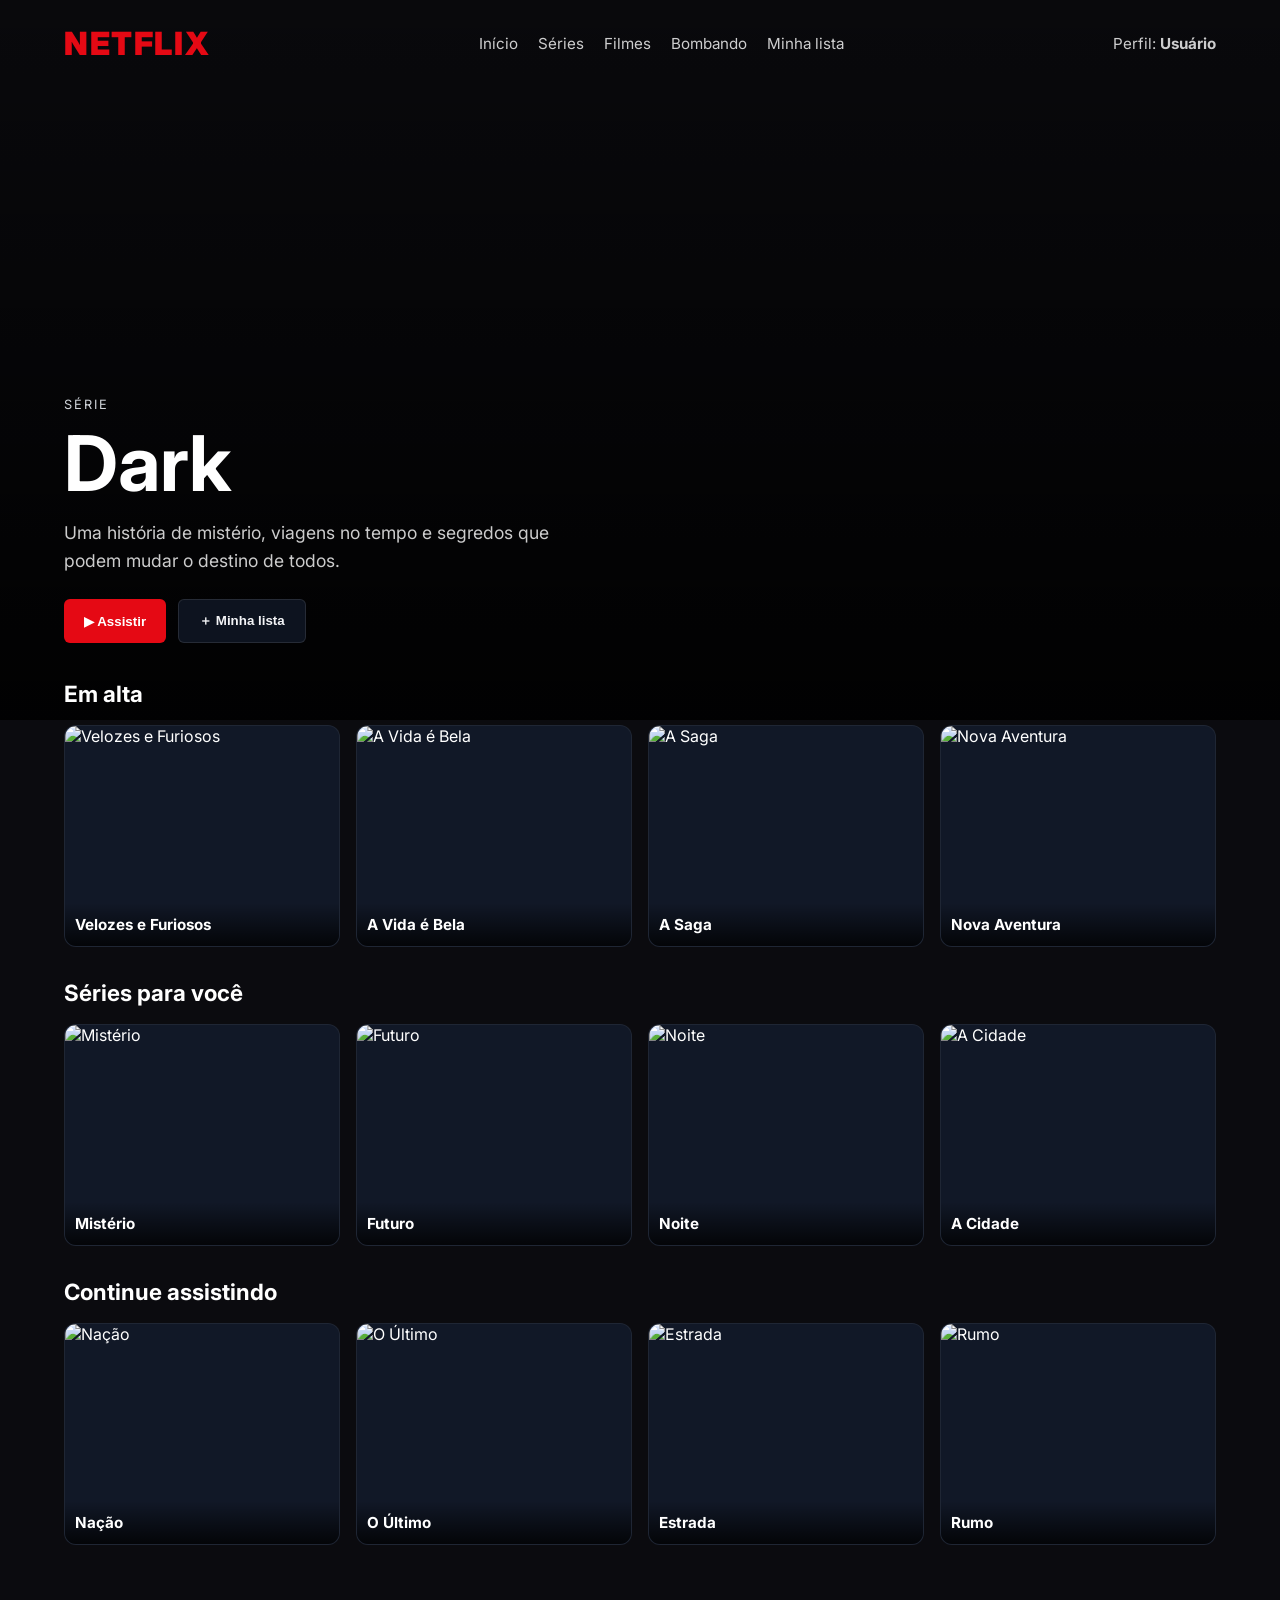
==== home.html @ 45cc88d4 "criando pagina inicial" ====
<!DOCTYPE html>
<html lang="pt-BR">
  <head>
    <meta charset="UTF-8" />
    <meta name="viewport" content="width=device-width, initial-scale=1.0" />
    <title>Netflix - Página Inicial</title>
    <link rel="preconnect" href="https://fonts.googleapis.com" />
    <link rel="preconnect" href="https://fonts.gstatic.com" crossorigin />
    <link href="https://fonts.googleapis.com/css2?family=Inter:wght@400;500;700;900&display=swap" rel="stylesheet" />
    <link rel="icon" type="image/x-icon" href="images/favicon.ico" />
    <link rel="stylesheet" href="styles.css" />
  </head>
  <body class="home-body">
    <header class="home-header">
      <nav class="home-navbar">
        <div class="logo">NETFLIX</div>

        <div class="nav-links">
          <span>Início</span>
          <span>Séries</span>
          <span>Filmes</span>
          <span>Bombando</span>
          <span>Minha lista</span>
        </div>

        <div class="nav-profile">
          <span>Perfil: <strong id="currentProfile">Usuário</strong></span>
        </div>
      </nav>

      <section class="featured-show">
        <div class="featured-content">
          <p class="featured-tag">SÉRIE</p>
          <h1>Dark</h1>
          <p class="featured-description">
            Uma história de mistério, viagens no tempo e segredos que podem mudar o destino de todos.
          </p>

          <div class="featured-actions">
            <button class="btn btn-primary">▶ Assistir</button>
            <button class="btn btn-secondary">＋ Minha lista</button>
          </div>
        </div>
      </section>
    </header>

    <main class="home-main">
      <div id="mediaSections" class="media-sections"></div>
    </main>

    <script src="script.js"></script>
  </body>
</html>
---- styles.css ----
:root {
  --bg: #0b0b0f;
  --panel: #111827;
  --card: #1f2937;
  --text: #f3f4f6;
  --muted: #d1d5db;
  --primary: #e50914;
  --primary-dark: #b20710;
  --border: rgba(255, 255, 255, 0.1);
}

* {
  box-sizing: border-box;
  margin: 0;
  padding: 0;
}

body {
  font-family: 'Inter', sans-serif;
  background: var(--bg);
  color: var(--text);
}

.hero {
  min-height: 100vh;
  background: linear-gradient(rgba(0, 0, 0, 0.7), rgba(0, 0, 0, 0.8)),
    url('https://images.unsplash.com/photo-1489599849927-2ee91cede3ba?auto=format&fit=crop&w=1600&q=80') center/cover no-repeat;
  padding: 24px 5vw 80px;
}

.navbar {
  display: flex;
  justify-content: space-between;
  align-items: center;
  max-width: 1200px;
  margin: 0 auto;
}

.logo {
  color: var(--primary);
  font-size: 2rem;
  font-weight: 900;
  letter-spacing: 0.1rem;
}

.nav-actions {
  display: flex;
  gap: 12px;
}

.btn {
  border: none;
  border-radius: 6px;
  padding: 12px 20px;
  font-weight: 600;
  cursor: pointer;
  transition: opacity 0.2s ease;
}

.btn:hover {
  opacity: 0.9;
}

.btn-primary {
  background: var(--primary);
  color: white;
}

.btn-primary:hover {
  background: var(--primary-dark);
}

.btn-secondary {
  background: rgba(17, 24, 39, 0.8);
  color: var(--text);
  border: 1px solid var(--border);
}

.hero-content {
  max-width: 760px;
  margin: 120px auto 0;
  text-align: center;
}

.eyebrow {
  font-size: 1.2rem;
  letter-spacing: 0.05rem;
  color: var(--muted);
  text-transform: uppercase;
}

.hero-content h1 {
  margin-top: 16px;
  font-size: clamp(2.5rem, 5vw, 5rem);
  line-height: 1.1;
}

.subtitle {
  margin-top: 18px;
  font-size: 1.25rem;
  color: var(--muted);
}

.signup {
  display: flex;
  justify-content: center;
  flex-wrap: wrap;
  gap: 12px;
  margin-top: 32px;
}

.signup input {
  flex: 1 1 320px;
  max-width: 440px;
  padding: 18px 16px;
  border: 1px solid var(--border);
  border-radius: 6px;
  font-size: 1rem;
  background: rgba(17, 24, 39, 0.75);
  color: var(--text);
}

.signup input::placeholder {
  color: #9ca3af;
}

.large {
  padding: 18px 28px;
  font-size: 1rem;
}

.message {
  min-height: 24px;
  margin-top: 20px;
  color: #fbbf24;
  font-weight: 500;
}

.profiles-page {
  position: relative;
  min-height: 100vh;
  display: grid;
  place-items: center;
  background: #0b0b0f;
  color: white;
  padding: 40px 20px;
}

.profiles-page::before {
  content: "";
  position: absolute;
  inset: 8px;
  border-radius: 10px;
  border: 1px solid rgba(229, 9, 20, 0.12);
  background: linear-gradient(
    90deg,
    rgba(229, 9, 20, 0.08),
    rgba(0, 0, 0, 0) 14%,
    rgba(0, 0, 0, 0) 86%,
    rgba(229, 9, 20, 0.08)
  );
  pointer-events: none;
  z-index: 0;
}

.profiles-container {
  text-align: center;
  max-width: 900px;
  width: 100%;
}

.profiles-label {
  color: #d1d5db;
  text-transform: uppercase;
  letter-spacing: 0.12rem;
  margin-bottom: 12px;
  font-size: 0.8rem;
}

.profiles-container h1 {
  font-size: clamp(2.1rem, 4vw, 3.5rem);
  margin-bottom: 40px;
}

.profiles-grid {
  display: flex;
  justify-content: center;
  flex-wrap: wrap;
  gap: 28px;
}

.profile-card {
  background: transparent;
  border: none;
  color: white;
  cursor: pointer;
  display: flex;
  flex-direction: column;
  align-items: center;
  gap: 16px;
  font-size: 1.1rem;
  transition: transform 0.2s ease, opacity 0.2s ease;
}

.profile-card:hover {
  transform: translateY(-4px);
  opacity: 0.9;
}

.avatar {
  width: 120px;
  height: 120px;
  border-radius: 18px;
  display: grid;
  place-items: center;
  font-size: 2.5rem;
  font-weight: 700;
  border: 3px solid rgba(255, 255, 255, 0.15);
  object-fit: cover;
  background: #1f2937;
}

.profile-avatar {
  display: block;
}

.avatar-red {
  background: #d32f2f;
}

.avatar-blue {
  background: #1976d2;
}

.avatar-green {
  background: #388e3c;
}

.profile-message {
  margin-top: 28px;
  min-height: 24px;
  color: #fbbf24;
  font-weight: 600;
}

.features {
  max-width: 1200px;
  margin: 0 auto;
  padding: 48px 5vw 80px;
  display: grid;
  gap: 20px;
}

.feature-card {
  background: linear-gradient(135deg, #111827, #1f2937);
  border: 1px solid var(--border);
  border-radius: 18px;
  padding: clamp(24px, 4vw, 40px);
}

.feature-card.alt {
  background: linear-gradient(135deg, #1f2937, #111827);
}

.feature-label {
  text-transform: uppercase;
  letter-spacing: 0.08rem;
  color: #fca5a5;
  font-size: 0.8rem;
  margin-bottom: 12px;
}

.feature-card h2 {
  font-size: clamp(1.5rem, 3vw, 2.5rem);
  line-height: 1.2;
}

.home-body {
  background: #0b0b0f;
  color: white;
}

.home-header {
  min-height: 720px;
  background: linear-gradient(rgba(0, 0, 0, 0.2), rgba(0, 0, 0, 0.9)),
    url('https://images.unsplash.com/photo-1517604931442-7e0c8ed2963c?auto=format&fit=crop&w=1600&q=80') center/cover no-repeat;
  padding: 24px 5vw 0;
}

.home-navbar {
  max-width: 1400px;
  margin: 0 auto;
  display: flex;
  align-items: center;
  justify-content: space-between;
  gap: 24px;
}

.nav-links {
  display: flex;
  align-items: center;
  gap: 20px;
  color: rgba(255, 255, 255, 0.8);
  font-size: 0.95rem;
}

.nav-profile {
  color: rgba(255, 255, 255, 0.8);
  font-size: 0.95rem;
}

.featured-show {
  max-width: 1400px;
  margin: 0 auto;
  min-height: 620px;
  display: flex;
  align-items: flex-end;
  padding: 80px 0 40px;
}

.featured-content {
  max-width: 520px;
}

.featured-tag {
  text-transform: uppercase;
  letter-spacing: 0.12rem;
  font-size: 0.8rem;
  color: #d1d5db;
  margin-bottom: 16px;
}

.featured-show h1 {
  font-size: clamp(3rem, 6vw, 6rem);
  line-height: 0.95;
  margin-bottom: 18px;
}

.featured-description {
  color: rgba(255, 255, 255, 0.8);
  font-size: 1.1rem;
  line-height: 1.6;
  margin-bottom: 24px;
}

.featured-actions {
  display: flex;
  gap: 12px;
  flex-wrap: wrap;
}

.home-main {
  max-width: 1400px;
  margin: 0 auto;
  padding: 0 5vw 80px;
}

.media-sections {
  display: grid;
  gap: 32px;
  margin-top: -40px;
}

.media-row {
  display: grid;
  gap: 18px;
}

.row-title {
  font-size: 1.4rem;
  font-weight: 700;
}

.media-list {
  display: grid;
  grid-template-columns: repeat(4, minmax(180px, 1fr));
  gap: 16px;
}

.media-card {
  position: relative;
  cursor: pointer;
  border-radius: 12px;
  overflow: hidden;
  background: #111827;
  transition: transform 0.25s ease, box-shadow 0.25s ease;
  border: 1px solid rgba(255, 255, 255, 0.06);
}

.media-card:hover {
  transform: scale(1.04);
  z-index: 2;
  box-shadow: 0 12px 24px rgba(0, 0, 0, 0.45);
}

.media-poster,
.media-trailer {
  display: block;
  width: 100%;
  height: 220px;
  object-fit: cover;
}

.media-poster {
  opacity: 1;
  transition: opacity 0.25s ease;
}

.media-trailer {
  position: absolute;
  inset: 0;
  opacity: 0;
  transition: opacity 0.25s ease;
  object-fit: cover;
}

.media-card:hover .media-poster {
  opacity: 0;
}

.media-card:hover .media-trailer {
  opacity: 1;
}

.media-info {
  position: absolute;
  left: 0;
  right: 0;
  bottom: 0;
  padding: 12px 10px;
  background: linear-gradient(transparent, rgba(0, 0, 0, 0.8));
  font-size: 0.95rem;
}

@media (max-width: 640px) {
  .navbar {
    flex-direction: column;
    gap: 16px;
  }

  .hero-content {
    margin-top: 72px;
  }

  .signup {
    flex-direction: column;
  }

  .signup input,
  .signup button {
    width: 100%;
  }

  .home-navbar,
  .nav-links {
    flex-wrap: wrap;
    justify-content: center;
  }

  .media-list {
    grid-template-columns: repeat(2, minmax(140px, 1fr));
  }
}
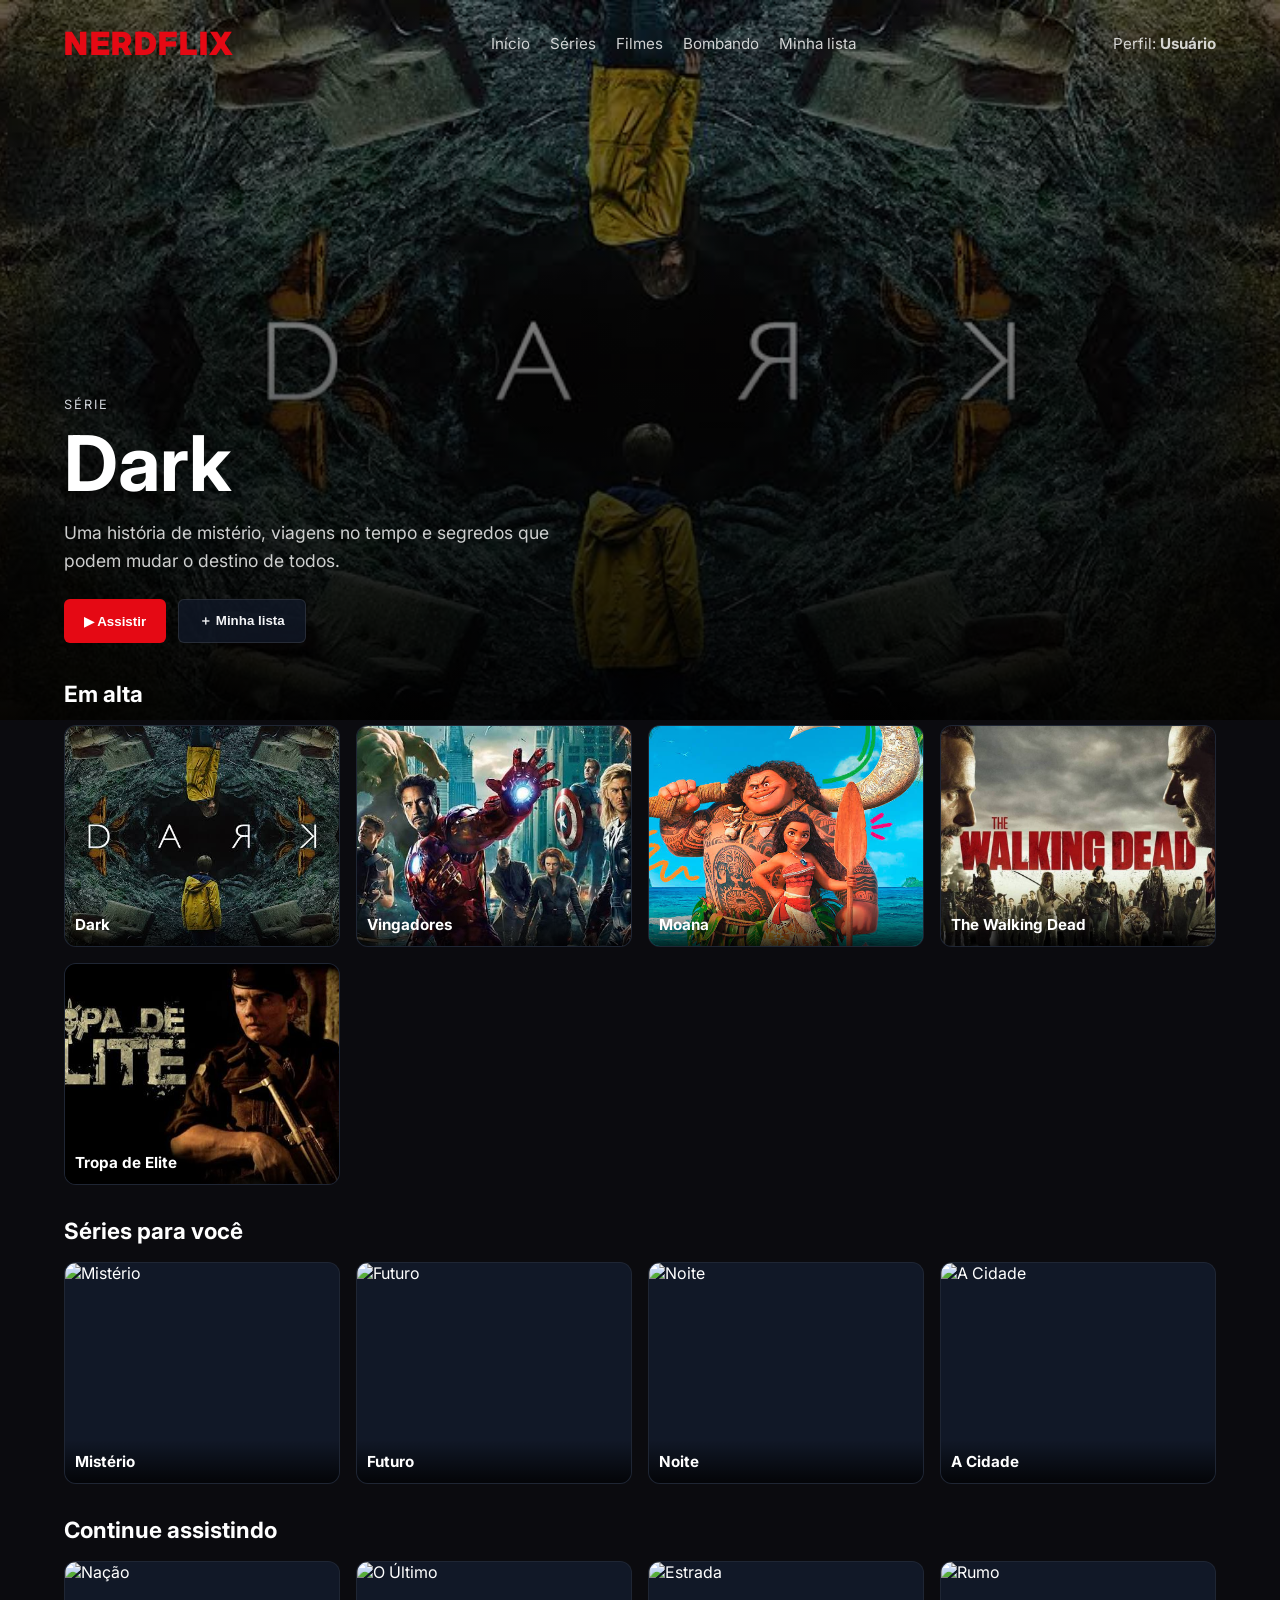
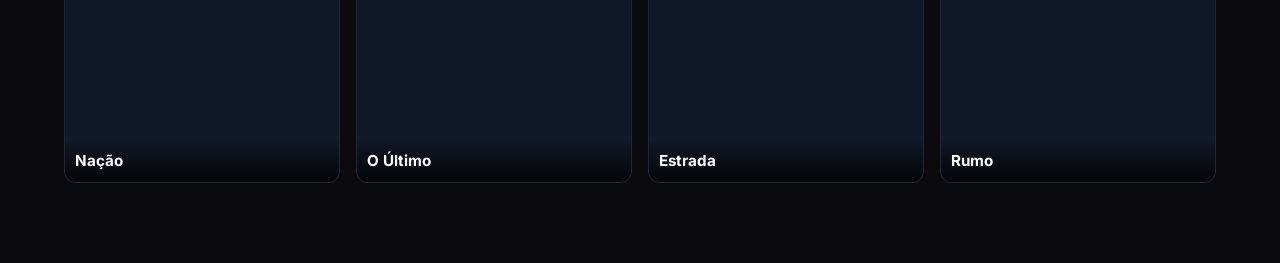
==== commit a6177abb: "trocando o nome do site" ====
--- a/home.html
+++ b/home.html
@@ -3,7 +3,7 @@
   <head>
     <meta charset="UTF-8" />
     <meta name="viewport" content="width=device-width, initial-scale=1.0" />
-    <title>Netflix - Página Inicial</title>
+    <title>Nerdflix - Página Inicial</title>
     <link rel="preconnect" href="https://fonts.googleapis.com" />
     <link rel="preconnect" href="https://fonts.gstatic.com" crossorigin />
     <link href="https://fonts.googleapis.com/css2?family=Inter:wght@400;500;700;900&display=swap" rel="stylesheet" />
@@ -13,7 +13,7 @@
   <body class="home-body">
     <header class="home-header">
       <nav class="home-navbar">
-        <div class="logo">NETFLIX</div>
+        <a href="index.html" class="logo logo-link">NERDFLIX</a>
 
         <div class="nav-links">
           <span>Início</span>
@@ -24,7 +24,9 @@
         </div>
 
         <div class="nav-profile">
-          <span>Perfil: <strong id="currentProfile">Usuário</strong></span>
+          <a href="profiles.html" class="profile-link">
+            <span>Perfil: <strong id="currentProfile">Usuário</strong></span>
+          </a>
         </div>
       </nav>
 
--- a/styles.css
+++ b/styles.css
@@ -43,6 +43,16 @@
   letter-spacing: 0.1rem;
 }
 
+.logo-link,
+.profile-link {
+  color: inherit;
+  text-decoration: none;
+}
+
+.logo-link {
+  color: var(--primary);
+}
+
 .nav-actions {
   display: flex;
   gap: 12px;
@@ -129,13 +139,6 @@
   font-size: 1rem;
 }
 
-.message {
-  min-height: 24px;
-  margin-top: 20px;
-  color: #fbbf24;
-  font-weight: 500;
-}
-
 .profiles-page {
   position: relative;
   min-height: 100vh;
@@ -149,15 +152,15 @@
 .profiles-page::before {
   content: "";
   position: absolute;
-  inset: 8px;
-  border-radius: 10px;
-  border: 1px solid rgba(229, 9, 20, 0.12);
+  inset: 10px;
+  border-radius: 1px;
+  border: 0px solid rgba(255, 0, 13, 0.08);
   background: linear-gradient(
     90deg,
-    rgba(229, 9, 20, 0.08),
-    rgba(0, 0, 0, 0) 14%,
-    rgba(0, 0, 0, 0) 86%,
-    rgba(229, 9, 20, 0.08)
+    rgba(91, 2, 6, 0.05),
+    rgba(0, 0, 0, 0) 16%,
+    rgba(0, 0, 0, 0) 84%,
+    rgba(179, 8, 17, 0.05)
   );
   pointer-events: none;
   z-index: 0;
@@ -218,29 +221,16 @@
   border: 3px solid rgba(255, 255, 255, 0.15);
   object-fit: cover;
   background: #1f2937;
+  transition: box-shadow 0.2s ease, border-color 0.2s ease;
+}
+
+.profile-card:hover .avatar {
+  border-color: rgba(179, 8, 17, 0.18);
+  box-shadow: 0 0 0 1px rgba(179, 8, 17, 0.08), 0 0 12px rgba(179, 8, 17, 0.12);
 }
 
 .profile-avatar {
   display: block;
-}
-
-.avatar-red {
-  background: #d32f2f;
-}
-
-.avatar-blue {
-  background: #1976d2;
-}
-
-.avatar-green {
-  background: #388e3c;
-}
-
-.profile-message {
-  margin-top: 28px;
-  min-height: 24px;
-  color: #fbbf24;
-  font-weight: 600;
 }
 
 .features {
@@ -283,7 +273,7 @@
 .home-header {
   min-height: 720px;
   background: linear-gradient(rgba(0, 0, 0, 0.2), rgba(0, 0, 0, 0.9)),
-    url('https://images.unsplash.com/photo-1517604931442-7e0c8ed2963c?auto=format&fit=crop&w=1600&q=80') center/cover no-repeat;
+    url('images/capadark.jpg') center/cover no-repeat;
   padding: 24px 5vw 0;
 }
 
@@ -307,6 +297,10 @@
 .nav-profile {
   color: rgba(255, 255, 255, 0.8);
   font-size: 0.95rem;
+}
+
+.profile-link {
+  color: rgba(255, 255, 255, 0.8);
 }
 
 .featured-show {
